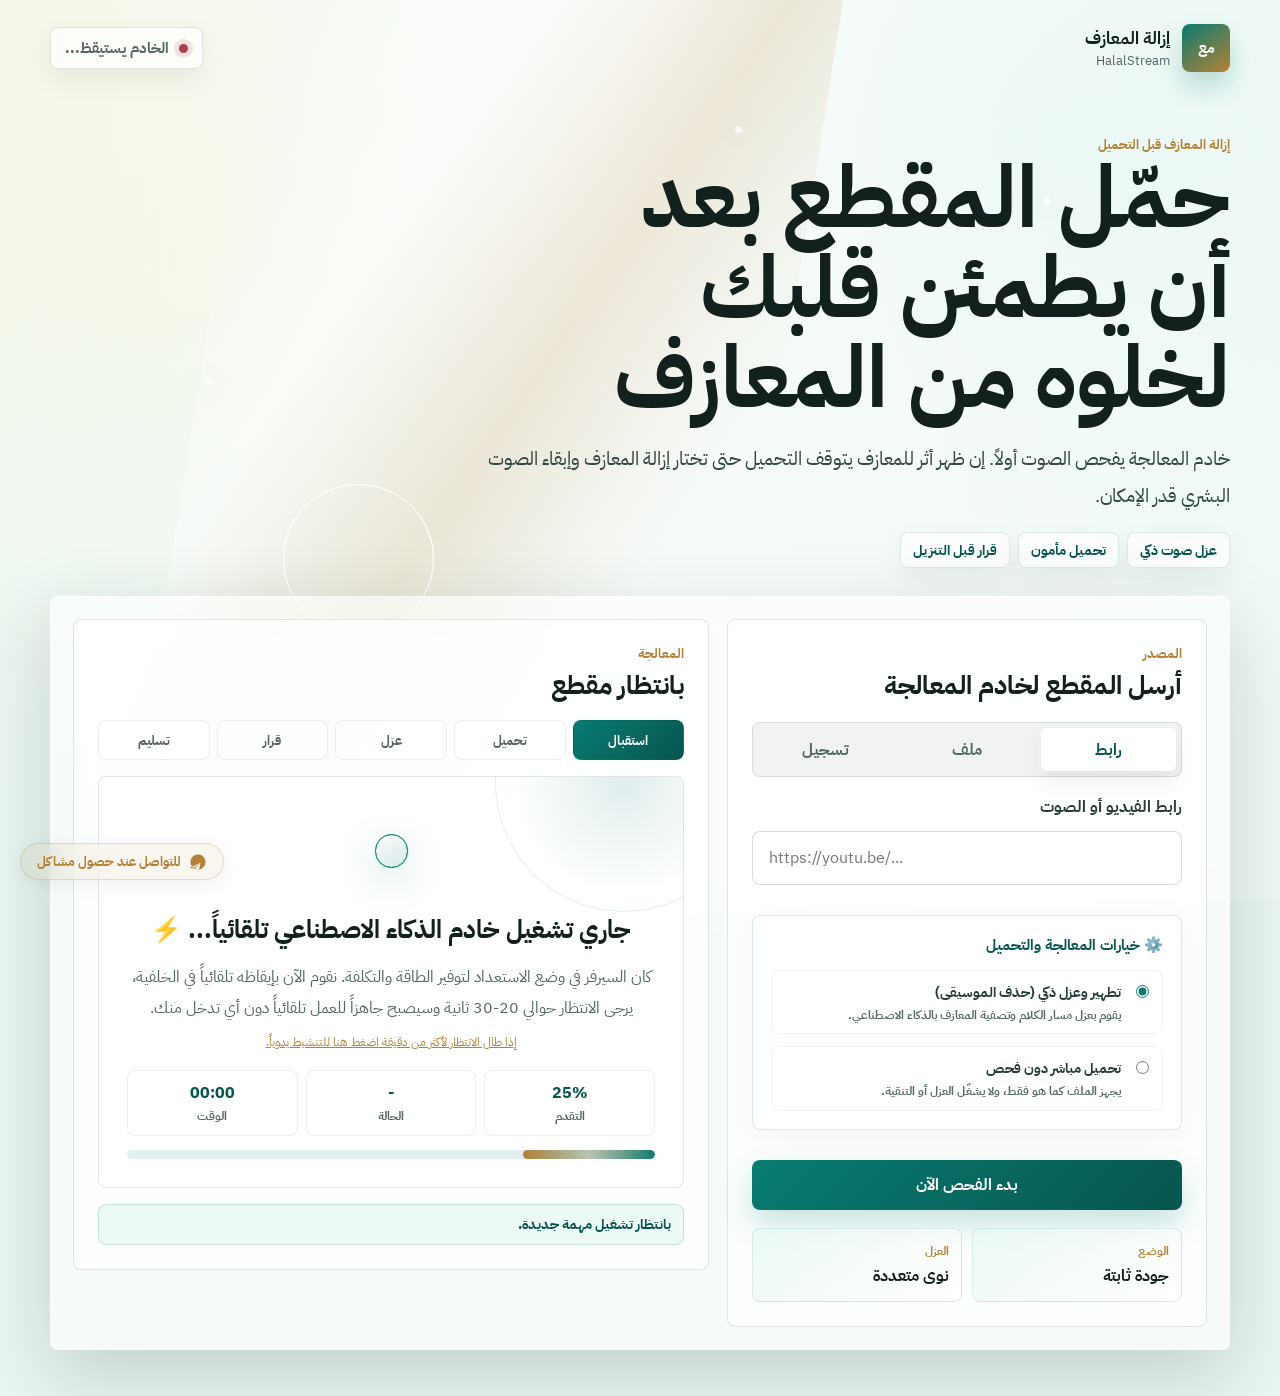
==== index.html @ 6b79bc5c "Add auto purification queue and direct downloads" ====
<!doctype html>
<html lang="ar" dir="rtl">

<head>
  <meta charset="utf-8" />
  <meta name="viewport" content="width=device-width, initial-scale=1" />
  <title>إزالة المعازف | HalalStream</title>
  <meta name="description" content="منصة لإزالة المعازف من المقاطع قبل التحميل." />
  <link rel="preconnect" href="https://fonts.googleapis.com" />
  <link rel="preconnect" href="https://fonts.gstatic.com" crossorigin />
  <link href="https://fonts.googleapis.com/css2?family=IBM+Plex+Sans+Arabic:wght@400;500;600;700;800&display=swap"
    rel="stylesheet" />
  <link rel="stylesheet" href="styles.css" />
</head>

<body>
  <div class="ambient" aria-hidden="true">
    <div class="ambient-wash"></div>
    <div class="noor-stream"></div>
    <div class="ripple-field">
      <span></span>
      <span></span>
      <span></span>
    </div>
    <div class="floating-dots">
      <span></span>
      <span></span>
      <span></span>
      <span></span>
    </div>
  </div>

  <aside class="decision-overlay" id="decision-overlay" role="alertdialog" aria-labelledby="decision-title"
    aria-describedby="decision-copy" hidden>
    <div class="decision-light" aria-hidden="true"></div>
    <p class="notice-kicker">تنبيه قبل التحميل</p>
    <h2 id="decision-title">تم رصد معازف في هذا المقطع</h2>
    <p id="decision-copy">
      أوقفنا التحميل حتى لا يصل إليك الملف وفيه ما يؤذي القلب. اضغط الزر أدناه لنزيل مسار المعازف ونبقي الصوت البشري قدر
      الإمكان.
    </p>
    <p class="hadith">
      قال رسول الله صلى الله عليه وسلم: «لَيَكُونَنَّ مِنْ أُمَّتِي أَقْوَامٌ يَسْتَحِلُّونَ الْحِرَ، وَالْحَرِيرَ،
      وَالْخَمْرَ، وَالْمَعَازِفَ» رواه البخاري.
    </p>
    <button class="danger-button" id="decision-purify-button" type="button">إزالة المعازف الآن</button>
  </aside>

  <div class="shell">
    <header class="topbar">
      <a class="brand" href="/" aria-label="إزالة المعازف">
        <span class="brand-mark">مع</span>
        <span>
          <strong>إزالة المعازف</strong>
          <small>HalalStream</small>
        </span>
      </a>
      <div class="server-pill" id="server-pill">
        <span class="server-dot"></span>
        <span id="server-text">جار فحص خادم المعالجة</span>
      </div>
    </header>

    <main>
      <section class="hero" aria-labelledby="hero-title">
        <p class="kicker">إزالة المعازف قبل التحميل</p>
        <h1 id="hero-title">حمّل المقطع بعد أن يطمئن قلبك لخلوه من المعازف</h1>
        <p class="hero-copy">
          خادم المعالجة يفحص الصوت أولاً. إن ظهر أثر للمعازف يتوقف التحميل حتى تختار إزالة المعازف وإبقاء الصوت البشري
          قدر الإمكان.
        </p>
        <div class="hero-badges" aria-label="مزايا المعالجة">
          <span>عزل صوت ذكي</span>
          <span>تحميل مأمون</span>
          <span>قرار قبل التنزيل</span>
        </div>
      </section>

      <section class="console" aria-label="لوحة معالجة المقطع">
        <div class="source-panel">
          <div class="panel-head">
            <p>المصدر</p>
            <h2>أرسل المقطع لخادم المعالجة</h2>
          </div>

          <div class="mode-tabs" role="tablist" aria-label="نوع المصدر">
            <button class="mode-tab is-selected" type="button" role="tab" aria-selected="true"
              data-mode="link">رابط</button>
            <button class="mode-tab" type="button" role="tab" aria-selected="false" data-mode="file">ملف</button>
            <button class="mode-tab" type="button" role="tab" aria-selected="false" data-mode="record">تسجيل</button>
          </div>
          <p class="hosting-note" id="hosting-note" hidden>
            على الاستضافة، روابط YouTube قد تُرفض من الخادم. للحصول على نتيجة أثبت: نزّل الملف على جهازك ثم ارفعه من
            تبويب ملف.
          </p>

          <form id="media-form" class="media-form" novalidate>
            <div class="mode-pane is-visible" data-pane="link">
              <label for="media-url">رابط الفيديو أو الصوت</label>
              <input id="media-url" type="url" inputmode="url" autocomplete="off" placeholder="https://youtu.be/..." />
            </div>

            <div class="mode-pane" data-pane="file">
              <label for="media-file">ملف من جهازك</label>
              <input class="visually-hidden" id="media-file" type="file" accept="audio/*,video/*" />
              <div class="file-picker">
                <label class="file-trigger" for="media-file">اختيار ملف</label>
                <span id="file-name">لم يتم اختيار ملف بعد</span>
              </div>
            </div>

            <div class="mode-pane" data-pane="record">
              <label>تسجيل صوت مباشر</label>
              <div class="record-line">
                <button class="secondary-button" id="record-button" type="button">بدء التسجيل</button>
                <span id="record-status">لم يبدأ التسجيل بعد</span>
              </div>
              <audio id="record-preview" controls hidden></audio>
            </div>

            <!-- خيارات المعالجة والتحميل -->
            <div class="processing-options-card">
              <div class="options-title">⚙️ خيارات المعالجة والتحميل</div>
              <div class="options-group">

                <label class="option-row">
                  <input type="radio" name="purify_mode" value="purify" checked />
                  <span class="option-label">
                    <span class="option-name">تطهير وعزل ذكي (حذف الموسيقى)</span>
                    <span class="option-desc">يقوم بعزل مسار الكلام وتصفية المعازف بالذكاء الاصطناعي.</span>
                  </span>
                </label>

                <!-- الجودة الفائقة مفعلة دائماً لضمان عزل كامل -->
                <input type="hidden" name="quality" value="high" />

                <label class="option-row">
                  <input type="radio" name="purify_mode" value="direct" />
                  <span class="option-label">
                    <span class="option-name">تحميل مباشر دون فحص</span>
                    <span class="option-desc">يجهز الملف كما هو فقط، ولا يشغّل العزل أو التنقية.</span>
                  </span>
                </label>

                <!-- تحذير التحميل المباشر -->
                <div class="warning-box" id="direct-warning-box" hidden>
                  ⚠️ <strong>تنبيه الأمان والعهد:</strong> هل أنت متأكد تماماً أن هذا المقطع خالي من أي موسيقى أو معازف؟
                  هذا الخيار لا يفحص الملف ولا ينقيه، وسيكون التحميل كما هو.
                </div>

              </div>
            </div>

            <button class="primary-button" id="submit-button" type="submit">بدء الفحص الآن</button>
            <p class="form-error" id="form-error" role="alert" hidden></p>
          </form>

          <div class="source-insights" aria-label="معلومات التشغيل">
            <div>
              <strong>الوضع</strong>
              <span id="engine-mode">جودة ثابتة</span>
            </div>
            <div>
              <strong>العزل</strong>
              <span id="engine-jobs">نوى متعددة</span>
            </div>
          </div>
        </div>

        <div class="job-panel">
          <div class="panel-head">
            <p>المعالجة</p>
            <h2 id="job-heading">بانتظار مقطع</h2>
          </div>

          <div class="stage-track" aria-label="مراحل المعالجة">
            <span class="stage-step is-active" data-step="receive">استقبال</span>
            <span class="stage-step" data-step="download">تحميل</span>
            <span class="stage-step" data-step="separate">عزل</span>
            <span class="stage-step" data-step="decision">قرار</span>
            <span class="stage-step" data-step="delivery">تسليم</span>
          </div>

          <div class="status-box" id="status-box">
            <div class="purify-orb" aria-hidden="true">
              <span></span>
              <span></span>
              <span></span>
            </div>
            <h3 id="status-title">شغّل خادم المعالجة ثم أرسل مقطعاً</h3>
            <p id="status-message">
              إذا فتحت الملف مباشرة من القرص فلن يستطيع المتصفح تنزيل المقاطع أو تشغيل المحرك. افتح التطبيق من رابط
              الخادم حتى تعمل المعالجة والتحميل.
            </p>
            <div class="status-metrics" aria-label="مؤشرات المعالجة">
              <div>
                <span id="metric-progress">0%</span>
                <small>التقدم</small>
              </div>
              <div>
                <span id="metric-signal">-</span>
                <small>الحالة</small>
              </div>
              <div>
                <span id="metric-time">00:00</span>
                <small>الوقت</small>
              </div>
            </div>
            <div class="progress-shell" aria-label="تقدم المعالجة">
              <span id="progress-bar"></span>
            </div>
          </div>

          <div class="process-log" aria-label="سجل المعالجة">
            <div class="log-row is-current">بانتظار تشغيل مهمة جديدة.</div>
          </div>

          <div class="notice clean-notice" id="clean-card" hidden>
            <p class="notice-kicker">الحمد لله</p>
            <h3 id="clean-card-title">المقطع خال من المعازف</h3>
            <p id="clean-card-message">الحمد لله، لم يظهر في الفحص مؤشر معتبر للمعازف. نسأل الله أن يبارك لك في المحتوى الطيب.</p>
            <div class="download-choice">
              <a class="choice-card" id="clean-video-download" href="#">
                <strong id="clean-video-title">تحميل المقطع</strong>
                <span id="clean-video-desc">الفيديو الأصلي بعد ثبوت سلامته</span>
              </a>
              <a class="choice-card" id="clean-audio-download" href="#">
                <strong id="clean-audio-title">تحميل الصوت فقط</strong>
                <span id="clean-audio-desc">نسخة صوتية نظيفة وخفيفة</span>
              </a>
            </div>
          </div>

          <div class="notice warning-notice" id="warning-card" hidden>
            <p class="notice-kicker">تنبيه شرعي</p>
            <h3>تم رصد معازف</h3>
            <p id="warning-ratio" style="margin: 12px 0 6px 0; font-weight: bold; color: var(--rose);" hidden></p>
            <p class="hadith">
              قال رسول الله صلى الله عليه وسلم: «لَيَكُونَنَّ مِنْ أُمَّتِي أَقْوَامٌ يَسْتَحِلُّونَ الْحِرَ،
              وَالْحَرِيرَ، وَالْخَمْرَ، وَالْمَعَازِفَ» رواه البخاري.
            </p>
            <p>
              أخي الغالي/أختي الكريمة، إن سماع المعازف يمرض القلب، وترك ما حرم الله خطوة مباركة نحو رضاه. دعنا نزيل
              المعازف ونبقي الصوت النافع قدر الإمكان.
            </p>
            <button class="danger-button" id="purify-button" type="button">إزالة المعازف من المقطع</button>
          </div>

          <div class="notice complete-notice" id="complete-card" hidden>
            <p class="notice-kicker">تم بحمد الله</p>
            <h3>الملف المنقّى جاهز</h3>
            <p id="complete-ratio" style="margin: 12px 0 6px 0; font-weight: bold; color: var(--teal);" hidden></p>
            <p>
              تم بحمد الله عزل مسار المعازف وإعداد نسخة منقّاة قدر الإمكان. هنيئاً لك الحرص على ترك ما لا يرضي الله! قال
              تعالى: {وَمَنْ يَتَّقِ اللَّهَ يَجْعَلْ لَهُ مَخْرَجًا}.
            </p>
            <div class="download-choice">
              <a class="choice-card is-featured" id="purified-video-download" href="#">
                <strong>تحميل المقطع المنقّى</strong>
                <span>فيديو كامل بالصوت المنقّى</span>
              </a>
              <a class="choice-card" id="purified-audio-download" href="#">
                <strong>تحميل الصوت المنقّى</strong>
                <span>ملف صوتي خفيف وسريع</span>
              </a>
            </div>
          </div>

          <div class="notice error-notice" id="error-card" hidden>
            <p class="notice-kicker">تحتاج مراجعة</p>
            <h3>تعذرت المعالجة</h3>
            <p id="error-message"></p>
            <div class="local-helper" id="local-helper" hidden>
              <p class="notice-kicker">حل عند رفض YouTube</p>
              <h4>نزّل المقطع محلياً ثم ارفعه هنا</h4>
              <p>
                YouTube أحياناً يثق بجهازك ومتصفحك أكثر من عنوان الخادم. المساعد الصغير ينزّل المقطع على جهازك فقط، ثم
                ترفعه هنا لإزالة المعازف.
              </p>
              <ol class="helper-steps">
                <li>نزّل السكربت المساعد وشغّله على Windows.</li>
                <li>سيحفظ الملف داخل مجلد Downloads\HalalStream.</li>
                <li>ارجع للموقع وارفع الملف من تبويب ملف.</li>
              </ol>
              <div class="helper-actions">
                <button class="primary-button" id="download-helper-script" type="button">تنزيل المساعد</button>
                <button class="secondary-button" id="upload-local-file" type="button">رفع الملف بعد التحميل</button>
              </div>
              <details class="helper-advanced">
                <summary>عرض أمر Windows للمستخدم المتقدم</summary>
                <button class="secondary-button" id="copy-helper-command" type="button">نسخ الأمر</button>
                <textarea id="helper-command" rows="4" readonly></textarea>
              </details>
            </div>
            <button class="secondary-button retry-button" id="retry-button" type="button">إعادة المحاولة من الملف
              المحفوظ</button>
          </div>
        </div>
      </section>
    </main>
  </div>

  <!-- زر التواصل والدعم الفني عبر تليجرام -->
  <a href="https://t.me/sy_hamza" target="_blank" class="support-badge" title="للتواصل والدعم الفني">
    <svg class="support-badge-icon" viewBox="0 0 24 24" width="18" height="18" fill="currentColor">
      <path
        d="M12 2C6.48 2 2 6.48 2 12s4.48 10 10 10 10-4.48 10-10S17.52 2 12 2zm4.64 6.8c-.15.45-3.2 13.08-3.35 13.6-.11.38-.28.53-.45.54-.36.03-.68-.24-1.03-.47-.55-.36-2.52-1.66-2.92-1.93-.36-.24-.62-.48.06-1.07.49-.43 4.2-3.83 4.88-4.47.23-.21.08-.34-.19-.16-.97.66-8.08 5.37-8.47 5.62-.35.23-.67.26-.98.16-.36-.12-2.14-.69-2.31-.75-.3-.1-.5-.22-.48-.4.02-.13.2-.26.54-.39 6.82-2.97 13.62-5.91 14.15-6.14.3-.12.63-.16.85-.04.2.11.23.36.1.64z" />
    </svg>
    <span>للتواصل عند حصول مشاكل</span>
  </a>

  <script src="app.js" defer></script>
</body>

</html>
---- styles.css ----
:root {
  --ink: #12201e;
  --muted: #526662;
  --soft: rgba(255, 255, 255, 0.76);
  --solid: rgba(255, 255, 255, 0.94);
  --line: rgba(18, 32, 30, 0.12);
  --teal: #087c72;
  --teal-dark: #07554f;
  --mint: #e8f8f3;
  --gold: #b68134;
  --rose: #aa414d;
  --rose-soft: #fff0f2;
  --shadow: 0 26px 80px rgba(13, 38, 35, 0.18);
  color-scheme: light;
}

* {
  box-sizing: border-box;
}

html {
  min-height: 100%;
}

body {
  min-height: 100vh;
  margin: 0;
  color: var(--ink);
  background: #eaf6f2;
  font-family: "IBM Plex Sans Arabic", "Dubai", "Segoe UI", Tahoma, Arial, sans-serif;
  overflow-x: hidden;
}

button,
input,
textarea,
select {
  font: inherit;
}

button,
a,
label {
  -webkit-tap-highlight-color: transparent;
}

.visually-hidden {
  position: absolute;
  width: 1px;
  height: 1px;
  padding: 0;
  margin: -1px;
  overflow: hidden;
  clip: rect(0 0 0 0);
  white-space: nowrap;
  border: 0;
}

.ambient {
  position: fixed;
  inset: 0;
  z-index: -2;
  overflow: hidden;
  background:
    radial-gradient(circle at 15% 30%, rgba(255, 243, 190, 0.68), transparent 28%),
    radial-gradient(circle at 82% 16%, rgba(166, 229, 219, 0.62), transparent 34%),
    linear-gradient(120deg, #f7f2df 0%, #f7fbf8 48%, #d7f0ec 100%);
}

.ambient-wash {
  position: absolute;
  inset: 0;
  background:
    linear-gradient(90deg, rgba(241, 250, 247, 0.36), rgba(248, 252, 250, 0.9) 50%, rgba(248, 252, 250, 0.64)),
    linear-gradient(180deg, rgba(255, 255, 255, 0.14), rgba(226, 244, 239, 0.84));
}

.noor-stream {
  position: absolute;
  inset: -24% auto auto 16%;
  width: min(46vw, 36rem);
  height: 130vh;
  background: linear-gradient(115deg, transparent 14%, rgba(255, 255, 255, 0.44), rgba(182, 129, 52, 0.16), transparent 74%);
  transform: rotate(9deg);
  animation: noorSweep 14s ease-in-out infinite;
}

.ripple-field {
  position: absolute;
  left: 7vw;
  bottom: 8vh;
  width: min(42vw, 34rem);
  aspect-ratio: 1;
}

.ripple-field span {
  position: absolute;
  inset: 36%;
  border: 1px solid rgba(255, 255, 255, 0.68);
  border-radius: 999px;
  animation: ripple 6s ease-out infinite;
}

.ripple-field span:nth-child(2) {
  animation-delay: 1.4s;
}

.ripple-field span:nth-child(3) {
  animation-delay: 2.8s;
}

.floating-dots {
  position: absolute;
  inset: 0;
}

.floating-dots span {
  position: absolute;
  width: 7px;
  height: 7px;
  border-radius: 999px;
  background: rgba(255, 255, 255, 0.72);
  box-shadow: 0 0 22px rgba(8, 124, 114, 0.22);
  animation: drift 9s ease-in-out infinite;
}

.floating-dots span:nth-child(1) {
  right: 18%;
  top: 22%;
}

.floating-dots span:nth-child(2) {
  right: 42%;
  top: 14%;
  animation-delay: 1.8s;
}

.floating-dots span:nth-child(3) {
  left: 16%;
  top: 42%;
  animation-delay: 3.1s;
}

.floating-dots span:nth-child(4) {
  left: 34%;
  bottom: 18%;
  animation-delay: 4.6s;
}

.shell {
  width: min(1180px, calc(100% - 32px));
  min-height: 100vh;
  margin: 0 auto;
  padding: 24px 0 46px;
}

.topbar {
  display: flex;
  align-items: center;
  justify-content: space-between;
  gap: 18px;
  margin-bottom: clamp(30px, 7vh, 82px);
}

.brand {
  display: inline-flex;
  align-items: center;
  gap: 12px;
  color: var(--ink);
  text-decoration: none;
}

.brand-mark {
  display: grid;
  width: 48px;
  height: 48px;
  place-items: center;
  border-radius: 8px;
  color: #fff;
  background: linear-gradient(145deg, var(--teal), var(--gold));
  box-shadow: 0 14px 26px rgba(8, 124, 114, 0.24);
  font-size: 0.92rem;
  font-weight: 900;
}

.brand strong,
.brand small {
  display: block;
}

.brand strong {
  font-size: 1.04rem;
  font-weight: 900;
}

.brand small {
  color: var(--muted);
  font-size: 0.82rem;
}

.server-pill {
  display: inline-flex;
  align-items: center;
  gap: 10px;
  min-height: 42px;
  padding: 0 14px;
  border: 1px solid var(--line);
  border-radius: 8px;
  color: var(--muted);
  background: rgba(255, 255, 255, 0.72);
  box-shadow: 0 10px 28px rgba(13, 38, 35, 0.07);
  backdrop-filter: blur(18px);
  font-size: 0.92rem;
  font-weight: 800;
}

.server-dot {
  width: 9px;
  height: 9px;
  border-radius: 999px;
  background: var(--gold);
  box-shadow: 0 0 0 5px rgba(182, 129, 52, 0.13);
}

.server-pill.is-ready .server-dot {
  background: var(--teal);
  box-shadow: 0 0 0 5px rgba(8, 124, 114, 0.13);
}

.server-pill.is-error .server-dot {
  background: var(--rose);
  box-shadow: 0 0 0 5px rgba(170, 65, 77, 0.14);
}

.decision-overlay {
  position: fixed;
  top: 14px;
  left: 50%;
  z-index: 30;
  width: min(760px, calc(100% - 24px));
  max-height: calc(100dvh - 28px);
  display: grid;
  gap: 12px;
  overflow: auto;
  border: 1px solid rgba(170, 65, 77, 0.24);
  border-radius: 8px;
  padding: 18px;
  color: var(--ink);
  background:
    linear-gradient(145deg, rgba(255, 240, 242, 0.96), rgba(255, 255, 255, 0.98) 58%),
    rgba(255, 255, 255, 0.96);
  box-shadow: 0 28px 90px rgba(49, 18, 23, 0.22);
  backdrop-filter: blur(24px);
  transform: translateX(-50%);
  animation: decisionDrop 320ms cubic-bezier(0.2, 0.8, 0.2, 1) both;
}

.decision-overlay[hidden] {
  display: none;
}

.decision-overlay h2 {
  margin: 0;
  font-size: clamp(1.35rem, 2.8vw, 2rem);
  line-height: 1.35;
}

.decision-overlay p {
  margin: 0;
  line-height: 1.85;
}

.decision-overlay .hadith {
  background: rgba(255, 255, 255, 0.78);
}

.decision-overlay .danger-button {
  width: 100%;
}

.decision-light {
  position: absolute;
  inset: auto auto -45px -20px;
  width: 180px;
  aspect-ratio: 1;
  border-radius: 999px;
  background: radial-gradient(circle, rgba(170, 65, 77, 0.14), transparent 68%);
  pointer-events: none;
}

body.has-decision-overlay .shell {
  padding-top: clamp(260px, 30vh, 340px);
}

.hero {
  max-width: 800px;
  margin-bottom: 28px;
}

.kicker,
.panel-head p,
.notice-kicker {
  margin: 0;
  color: var(--gold);
  font-size: 0.82rem;
  font-weight: 900;
}

h1,
h2,
h3,
p {
  margin-top: 0;
}

h1 {
  max-width: 13ch;
  margin-bottom: 16px;
  font-size: clamp(2.35rem, 7.4vw, 5.4rem);
  line-height: 1.04;
  font-weight: 900;
}

.hero-copy {
  max-width: 68ch;
  margin-bottom: 0;
  color: #314844;
  font-size: clamp(1rem, 1.8vw, 1.2rem);
  line-height: 1.95;
}

.hero-badges {
  display: flex;
  flex-wrap: wrap;
  gap: 8px;
  margin-top: 18px;
}

.hero-badges span {
  display: inline-flex;
  min-height: 36px;
  align-items: center;
  border: 1px solid rgba(8, 124, 114, 0.14);
  border-radius: 8px;
  padding: 0 12px;
  color: var(--teal-dark);
  background: rgba(255, 255, 255, 0.68);
  box-shadow: 0 10px 28px rgba(13, 38, 35, 0.06);
  font-size: 0.9rem;
  font-weight: 900;
  backdrop-filter: blur(16px);
}

.console {
  display: grid;
  grid-template-columns: minmax(0, 0.86fr) minmax(0, 1.14fr);
  gap: 18px;
  align-items: start;
  padding: clamp(14px, 2.4vw, 22px);
  border: 1px solid rgba(255, 255, 255, 0.7);
  border-radius: 8px;
  background: rgba(255, 255, 255, 0.56);
  box-shadow: var(--shadow);
  backdrop-filter: blur(26px);
  animation: reveal 420ms ease both;
}

.source-panel,
.job-panel {
  min-width: 0;
  border: 1px solid var(--line);
  border-radius: 8px;
  background: var(--soft);
}

.source-panel {
  padding: clamp(16px, 2.5vw, 24px);
}

.job-panel {
  display: grid;
  gap: 16px;
  padding: clamp(16px, 2.5vw, 24px);
}

.panel-head {
  margin-bottom: 18px;
}

.job-panel .panel-head {
  margin-bottom: 0;
}

.panel-head h2 {
  margin: 6px 0 0;
  font-size: clamp(1.25rem, 2vw, 1.65rem);
  line-height: 1.35;
  font-weight: 900;
}

.mode-tabs {
  display: grid;
  grid-template-columns: repeat(3, minmax(0, 1fr));
  gap: 6px;
  margin-bottom: 18px;
  padding: 5px;
  border: 1px solid var(--line);
  border-radius: 8px;
  background: rgba(18, 32, 30, 0.05);
}

.mode-tab {
  min-height: 43px;
  border: 0;
  border-radius: 6px;
  color: var(--muted);
  background: transparent;
  cursor: pointer;
  font-weight: 900;
  transition: 180ms ease;
}

.mode-tab.is-selected {
  color: var(--teal-dark);
  background: #fff;
  box-shadow: 0 10px 22px rgba(18, 32, 30, 0.08);
}

.hosting-note {
  margin: -6px 0 18px;
  border: 1px solid rgba(182, 129, 52, 0.22);
  border-radius: 8px;
  padding: 11px 13px;
  color: #6e4b17;
  background: rgba(255, 248, 226, 0.78);
  font-size: 0.9rem;
  font-weight: 800;
  line-height: 1.8;
}

.hosting-note[hidden] {
  display: none;
}

.media-form,
.mode-pane {
  display: grid;
  gap: 12px;
}

.mode-pane {
  display: none;
}

.mode-pane.is-visible {
  display: grid;
}

label {
  color: #263d39;
  font-weight: 900;
}

input[type="url"] {
  width: 100%;
  min-height: 54px;
  border: 1px solid rgba(18, 32, 30, 0.16);
  border-radius: 8px;
  padding: 0 16px;
  color: var(--ink);
  background: rgba(255, 255, 255, 0.9);
  direction: ltr;
  text-align: left;
  outline: 0;
  transition: border-color 180ms ease, box-shadow 180ms ease, background 180ms ease;
}

input[type="url"]:focus-visible {
  border-color: rgba(8, 124, 114, 0.72);
  box-shadow: 0 0 0 4px rgba(8, 124, 114, 0.13);
  background: #fff;
}

.file-picker {
  display: grid;
  grid-template-columns: auto minmax(0, 1fr);
  gap: 12px;
  align-items: center;
}

.file-trigger,
.secondary-button,
.primary-button,
.danger-button,
.download-button {
  min-height: 50px;
  display: inline-flex;
  align-items: center;
  justify-content: center;
  border: 0;
  border-radius: 8px;
  padding: 0 18px;
  cursor: pointer;
  text-decoration: none;
  font-weight: 900;
  transition: transform 180ms ease, box-shadow 180ms ease, background 180ms ease;
}

.file-trigger,
.secondary-button {
  color: var(--teal-dark);
  background: rgba(8, 124, 114, 0.1);
}

.primary-button,
.download-button {
  color: #fff;
  background: linear-gradient(135deg, var(--teal), var(--teal-dark));
  box-shadow: 0 14px 30px rgba(8, 124, 114, 0.22);
}

.danger-button {
  color: #fff;
  background: linear-gradient(135deg, var(--rose), #7e2d37);
  box-shadow: 0 14px 30px rgba(170, 65, 77, 0.22);
}

.file-trigger:hover,
.secondary-button:hover,
.primary-button:hover,
.danger-button:hover,
.download-button:hover {
  transform: translateY(-1px);
}

.primary-button:disabled,
.danger-button:disabled,
.secondary-button:disabled {
  cursor: wait;
  opacity: 0.68;
}

.file-picker span,
.record-line span {
  min-width: 0;
  overflow: hidden;
  color: var(--muted);
  text-overflow: ellipsis;
  white-space: nowrap;
}

.record-line {
  display: flex;
  flex-wrap: wrap;
  gap: 12px;
  align-items: center;
}

audio {
  width: 100%;
}

.form-error {
  margin: 0;
  padding: 12px 14px;
  border: 1px solid rgba(170, 65, 77, 0.24);
  border-radius: 8px;
  color: #7e2d37;
  background: var(--rose-soft);
  line-height: 1.8;
}

.source-insights {
  display: grid;
  grid-template-columns: repeat(2, minmax(0, 1fr));
  gap: 10px;
  margin-top: 18px;
}

.source-insights div {
  min-height: 74px;
  display: grid;
  align-content: center;
  gap: 4px;
  border: 1px solid rgba(8, 124, 114, 0.14);
  border-radius: 8px;
  padding: 12px;
  background: linear-gradient(145deg, rgba(232, 248, 243, 0.86), rgba(255, 255, 255, 0.72));
}

.source-insights strong {
  font-size: 0.78rem;
  color: var(--gold);
}

.source-insights span {
  color: var(--ink);
  font-weight: 900;
}

.stage-track {
  display: grid;
  grid-template-columns: repeat(5, minmax(0, 1fr));
  gap: 7px;
}

.stage-step {
  min-height: 40px;
  display: grid;
  place-items: center;
  border: 1px solid rgba(18, 32, 30, 0.08);
  border-radius: 8px;
  color: var(--muted);
  background: rgba(255, 255, 255, 0.56);
  font-size: 0.84rem;
  font-weight: 900;
  text-align: center;
  transition: 220ms ease;
}

.stage-step.is-active {
  color: #fff;
  border-color: transparent;
  background: linear-gradient(135deg, var(--teal), var(--teal-dark));
}

.stage-step.is-complete {
  color: var(--teal-dark);
  background: var(--mint);
}

.status-box,
.notice {
  border: 1px solid var(--line);
  border-radius: 8px;
  background: var(--solid);
}

.status-box {
  display: grid;
  gap: 14px;
  justify-items: center;
  min-height: 286px;
  padding: clamp(18px, 3vw, 28px);
  text-align: center;
  position: relative;
  overflow: hidden;
}

.status-box::before {
  content: "";
  position: absolute;
  inset: -30% -12% auto auto;
  width: 16rem;
  height: 16rem;
  border: 1px solid rgba(8, 124, 114, 0.12);
  border-radius: 999px;
  background: radial-gradient(circle, rgba(8, 124, 114, 0.13), transparent 62%);
  animation: softSpin 12s linear infinite;
}

.status-box > * {
  position: relative;
}

.purify-orb {
  position: relative;
  width: 92px;
  aspect-ratio: 1;
}

.purify-orb::before {
  content: "";
  position: absolute;
  inset: 30%;
  border-radius: 999px;
  background: linear-gradient(145deg, rgba(255, 255, 255, 0.95), rgba(8, 124, 114, 0.18));
  box-shadow: 0 12px 38px rgba(8, 124, 114, 0.18);
}

.purify-orb span {
  position: absolute;
  inset: 32%;
  border: 1px solid rgba(8, 124, 114, 0.55);
  border-radius: 999px;
  animation: ripple 2.9s ease-out infinite;
}

.purify-orb span:nth-child(2) {
  animation-delay: 0.58s;
}

.purify-orb span:nth-child(3) {
  animation-delay: 1.16s;
}

.status-box h3 {
  margin: 0;
  font-size: clamp(1.2rem, 2vw, 1.55rem);
  line-height: 1.5;
}

.status-box p {
  max-width: 56ch;
  margin: 0;
  color: var(--muted);
  line-height: 1.9;
}

.status-metrics {
  width: 100%;
  display: grid;
  grid-template-columns: repeat(3, minmax(0, 1fr));
  gap: 8px;
}

.status-metrics div {
  min-height: 66px;
  display: grid;
  place-items: center;
  align-content: center;
  gap: 2px;
  border: 1px solid rgba(18, 32, 30, 0.08);
  border-radius: 8px;
  background: rgba(255, 255, 255, 0.64);
}

.status-metrics span {
  color: var(--teal-dark);
  font-weight: 900;
}

.status-metrics small {
  color: var(--muted);
  font-size: 0.76rem;
  font-weight: 800;
}

.progress-shell {
  width: 100%;
  height: 9px;
  overflow: hidden;
  border-radius: 999px;
  background: rgba(8, 124, 114, 0.12);
}

.progress-shell span {
  display: block;
  width: 0%;
  height: 100%;
  border-radius: inherit;
  background: linear-gradient(90deg, var(--gold), var(--teal));
  transition: width 260ms ease;
  position: relative;
  overflow: hidden;
}

.progress-shell span::after {
  content: "";
  position: absolute;
  inset: 0;
  background: linear-gradient(90deg, transparent, rgba(255, 255, 255, 0.55), transparent);
  animation: shimmer 1.6s ease-in-out infinite;
}

.process-log {
  display: grid;
  gap: 8px;
}

.log-row {
  min-height: 38px;
  display: flex;
  align-items: center;
  border: 1px solid rgba(18, 32, 30, 0.08);
  border-radius: 8px;
  padding: 8px 12px;
  color: var(--muted);
  background: rgba(255, 255, 255, 0.62);
  font-size: 0.9rem;
  line-height: 1.6;
  animation: reveal 220ms ease both;
}

.log-row.is-current {
  color: var(--teal-dark);
  border-color: rgba(8, 124, 114, 0.18);
  background: rgba(232, 248, 243, 0.8);
  font-weight: 800;
}

.notice {
  display: grid;
  gap: 14px;
  padding: clamp(18px, 2.8vw, 26px);
  animation: reveal 280ms ease both;
}

.notice[hidden] {
  display: none;
}

.notice h3 {
  margin: 0;
  font-size: clamp(1.25rem, 2.1vw, 1.75rem);
  line-height: 1.45;
}

.notice p {
  margin: 0;
  line-height: 1.95;
}

.download-choice {
  display: grid;
  grid-template-columns: repeat(2, minmax(0, 1fr));
  gap: 10px;
}

.choice-card {
  min-height: 116px;
  display: grid;
  align-content: center;
  gap: 8px;
  border: 1px solid rgba(8, 124, 114, 0.18);
  border-radius: 8px;
  padding: 16px;
  color: var(--ink);
  background: rgba(255, 255, 255, 0.76);
  text-decoration: none;
  transition: transform 180ms ease, border-color 180ms ease, box-shadow 180ms ease, background 180ms ease;
}

.choice-card:hover {
  transform: translateY(-2px);
  border-color: rgba(8, 124, 114, 0.36);
  box-shadow: 0 16px 34px rgba(8, 124, 114, 0.14);
  background: #fff;
}

.choice-card strong {
  color: var(--teal-dark);
  font-size: 1.05rem;
}

.choice-card span {
  color: var(--muted);
  line-height: 1.65;
}

.choice-card.is-featured {
  color: #fff;
  border-color: transparent;
  background: linear-gradient(135deg, var(--teal), var(--teal-dark));
  box-shadow: 0 16px 34px rgba(8, 124, 114, 0.2);
}

.choice-card.is-featured strong,
.choice-card.is-featured span {
  color: #fff;
}

.choice-card.is-disabled {
  pointer-events: none;
  opacity: 0.52;
}

.clean-notice,
.complete-notice {
  border-color: rgba(8, 124, 114, 0.2);
  background: linear-gradient(180deg, var(--mint), rgba(255, 255, 255, 0.96));
}

.warning-notice,
.error-notice {
  border-color: rgba(170, 65, 77, 0.22);
  background: linear-gradient(180deg, var(--rose-soft), rgba(255, 255, 255, 0.96));
}

.warning-notice .notice-kicker,
.error-notice .notice-kicker {
  color: var(--rose);
}

.local-helper {
  display: grid;
  gap: 12px;
  margin-top: 2px;
  border: 1px solid rgba(8, 124, 114, 0.18);
  border-radius: 8px;
  padding: 16px;
  color: var(--ink);
  background:
    linear-gradient(135deg, rgba(232, 248, 243, 0.96), rgba(255, 255, 255, 0.92)),
    radial-gradient(circle at 14% 18%, rgba(182, 129, 52, 0.12), transparent 34%);
  box-shadow: 0 14px 34px rgba(8, 124, 114, 0.08);
  animation: reveal 240ms ease both;
}

.local-helper[hidden] {
  display: none;
}

.local-helper h4 {
  margin: 0;
  color: var(--teal-dark);
  font-size: clamp(1.05rem, 1.5vw, 1.22rem);
  line-height: 1.55;
}

.local-helper p {
  color: var(--muted);
}

.helper-steps {
  display: grid;
  gap: 8px;
  margin: 0;
  padding: 0;
  list-style: none;
  counter-reset: helper-step;
}

.helper-steps li {
  position: relative;
  min-height: 38px;
  display: flex;
  align-items: center;
  gap: 10px;
  border: 1px solid rgba(8, 124, 114, 0.12);
  border-radius: 8px;
  padding: 9px 12px;
  color: var(--teal-dark);
  background: rgba(255, 255, 255, 0.68);
  font-weight: 800;
  line-height: 1.6;
}

.helper-steps li::before {
  counter-increment: helper-step;
  content: counter(helper-step);
  flex: 0 0 28px;
  width: 28px;
  height: 28px;
  display: inline-flex;
  align-items: center;
  justify-content: center;
  border-radius: 999px;
  color: #fff;
  background: linear-gradient(135deg, var(--teal), var(--teal-dark));
  font-size: 0.86rem;
  box-shadow: 0 8px 18px rgba(8, 124, 114, 0.18);
}

.helper-actions {
  display: grid;
  grid-template-columns: repeat(2, minmax(0, 1fr));
  gap: 10px;
}

.helper-advanced {
  border: 1px solid rgba(18, 32, 30, 0.1);
  border-radius: 8px;
  padding: 10px;
  background: rgba(255, 255, 255, 0.58);
}

.helper-advanced summary {
  cursor: pointer;
  color: var(--muted);
  font-weight: 800;
  line-height: 1.7;
}

.helper-advanced .secondary-button {
  width: 100%;
  margin: 10px 0;
}

.local-helper textarea {
  width: 100%;
  min-height: 120px;
  resize: vertical;
  border: 1px solid rgba(18, 32, 30, 0.12);
  border-radius: 8px;
  padding: 12px;
  color: #1f2d2b;
  background: rgba(255, 255, 255, 0.86);
  direction: ltr;
  text-align: left;
  line-height: 1.55;
  outline: 0;
  box-shadow: inset 0 1px 0 rgba(255, 255, 255, 0.8);
}

.local-helper textarea:focus-visible {
  border-color: rgba(8, 124, 114, 0.5);
  box-shadow: 0 0 0 4px rgba(8, 124, 114, 0.11);
}

.hadith {
  padding: 14px 16px;
  border-right: 4px solid var(--rose);
  border-radius: 8px;
  color: #592a31;
  background: rgba(255, 255, 255, 0.7);
  font-weight: 800;
}

@keyframes noorSweep {
  0%,
  100% {
    opacity: 0.28;
    transform: translateX(-7%) rotate(9deg);
  }
  50% {
    opacity: 0.76;
    transform: translateX(8%) rotate(9deg);
  }
}

@keyframes drift {
  0%,
  100% {
    opacity: 0.3;
    transform: translate3d(0, 0, 0) scale(0.9);
  }
  50% {
    opacity: 0.9;
    transform: translate3d(10px, -18px, 0) scale(1.15);
  }
}

@keyframes ripple {
  0% {
    opacity: 0.86;
    transform: scale(0.48);
  }
  100% {
    opacity: 0;
    transform: scale(2.45);
  }
}

@keyframes softSpin {
  to {
    transform: rotate(360deg);
  }
}

@keyframes shimmer {
  from {
    transform: translateX(-100%);
  }
  to {
    transform: translateX(100%);
  }
}

@keyframes reveal {
  from {
    opacity: 0;
    transform: translateY(8px);
  }
  to {
    opacity: 1;
    transform: translateY(0);
  }
}

@keyframes decisionDrop {
  from {
    opacity: 0;
    transform: translate(-50%, -18px) scale(0.98);
  }
  to {
    opacity: 1;
    transform: translate(-50%, 0) scale(1);
  }
}

@media (max-width: 900px) {
  .shell {
    width: min(100% - 22px, 720px);
    padding-top: 16px;
  }

  body.has-decision-overlay .shell {
    padding-top: 330px;
  }

  .topbar {
    align-items: flex-start;
    margin-bottom: 34px;
  }

  .server-pill {
    max-width: 52%;
  }

  .console {
    grid-template-columns: 1fr;
  }

  .stage-track {
    grid-template-columns: repeat(3, minmax(0, 1fr));
  }
}

@media (max-width: 560px) {
  .decision-overlay {
    top: 8px;
    width: calc(100% - 14px);
    padding: 14px;
  }

  .decision-overlay .hadith {
    padding: 12px;
    font-size: 0.92rem;
  }

  body.has-decision-overlay .shell {
    padding-top: min(430px, 72vh);
  }

  .shell {
    width: min(100% - 14px, 440px);
  }

  .topbar {
    display: grid;
  }

  .server-pill {
    max-width: none;
    width: 100%;
  }

  .brand-mark {
    width: 42px;
    height: 42px;
  }

  h1 {
    max-width: 12ch;
    font-size: clamp(2rem, 12vw, 3.1rem);
  }

  .console,
  .source-panel,
  .job-panel {
    padding: 12px;
  }

  .mode-tabs,
  .stage-track,
  .file-picker,
  .source-insights,
  .download-choice,
  .helper-actions,
  .status-metrics {
    grid-template-columns: 1fr;
  }

  .record-line {
    display: grid;
  }

  .file-trigger,
  .secondary-button,
  .primary-button,
  .danger-button,
  .download-button {
    width: 100%;
  }
}

@media (prefers-reduced-motion: reduce) {
  *,
  *::before,
  *::after {
    scroll-behavior: auto !important;
    animation-duration: 0.01ms !important;
    animation-iteration-count: 1 !important;
    transition-duration: 0.01ms !important;
  }
}

/* Processing Options Card */
.processing-options-card {
  margin-top: 18px;
  margin-bottom: 18px;
  padding: 18px;
  border: 1px solid rgba(8, 124, 114, 0.16);
  border-radius: 8px;
  background: rgba(255, 255, 255, 0.75);
  box-shadow: 0 8px 32px rgba(13, 38, 35, 0.04);
  backdrop-filter: blur(12px);
  text-align: right;
}

.options-title {
  font-size: 0.95rem;
  font-weight: 800;
  color: var(--teal-dark);
  margin-bottom: 14px;
  display: flex;
  align-items: center;
  gap: 8px;
}

.options-group {
  display: flex;
  flex-direction: column;
  gap: 12px;
}

.option-row {
  display: flex;
  align-items: flex-start;
  gap: 10px;
  cursor: pointer;
  padding: 10px;
  border-radius: 8px;
  background: rgba(255, 255, 255, 0.4);
  border: 1px solid rgba(18, 32, 30, 0.06);
  transition: all 180ms ease;
}

.option-row:hover {
  background: rgba(8, 124, 114, 0.06);
  border-color: rgba(8, 124, 114, 0.2);
}

.option-row input[type="radio"] {
  accent-color: var(--teal);
  margin-top: 4px;
  cursor: pointer;
}

.option-label {
  display: flex;
  flex-direction: column;
  align-items: flex-start;
  text-align: right;
}

.option-name {
  font-size: 0.9rem;
  font-weight: 700;
  color: #263d39;
}

.option-desc {
  font-size: 0.78rem;
  color: #556c67;
  margin-top: 3px;
  line-height: 1.4;
}

.sub-options {
  margin-right: 26px;
  margin-top: 2px;
  padding-right: 12px;
  border-right: 2px solid rgba(8, 124, 114, 0.25);
  display: flex;
  flex-direction: column;
  gap: 8px;
}

.warning-box {
  margin-top: 4px;
  padding: 12px;
  background: rgba(230, 81, 0, 0.06);
  border-right: 3px solid #ff9800;
  border-radius: 6px;
  font-size: 0.8rem;
  color: #c63f00;
  line-height: 1.55;
  text-align: right;
}

/* Telegram Floating Support Badge */
.support-badge {
  position: fixed;
  bottom: 20px;
  left: 20px;
  display: flex;
  align-items: center;
  gap: 8px;
  background: rgba(182, 129, 52, 0.08);
  backdrop-filter: blur(12px);
  -webkit-backdrop-filter: blur(12px);
  border: 1px solid rgba(182, 129, 52, 0.25);
  color: #b68134;
  padding: 8px 16px;
  border-radius: 50px;
  font-size: 0.8rem;
  font-weight: bold;
  text-decoration: none;
  box-shadow: 0 4px 20px rgba(0, 0, 0, 0.06);
  z-index: 9999;
  transition: all 0.25s cubic-bezier(0.4, 0, 0.2, 1);
  direction: rtl;
}

.support-badge:hover {
  transform: translateY(-3px) scale(1.03);
  background: rgba(182, 129, 52, 0.15);
  border-color: rgba(182, 129, 52, 0.4);
  box-shadow: 0 8px 24px rgba(182, 129, 52, 0.12);
}

.support-badge-icon {
  width: 18px;
  height: 18px;
  color: #b68134;
  transition: transform 0.25s ease;
}

.support-badge:hover .support-badge-icon {
  transform: rotate(-10deg) scale(1.1);
}

/* Hide Support Badge on narrow mobile screens if it covers content */
@media (max-width: 480px) {
  .support-badge {
    padding: 8px 12px;
    font-size: 0.74rem;
    bottom: 12px;
    left: 12px;
  }
}

@keyframes pulseGlow {
  0%, 100% {
    box-shadow: 0 0 0 0 rgba(255, 152, 0, 0.4);
  }
  50% {
    box-shadow: 0 0 0 8px rgba(255, 152, 0, 0);
  }
}
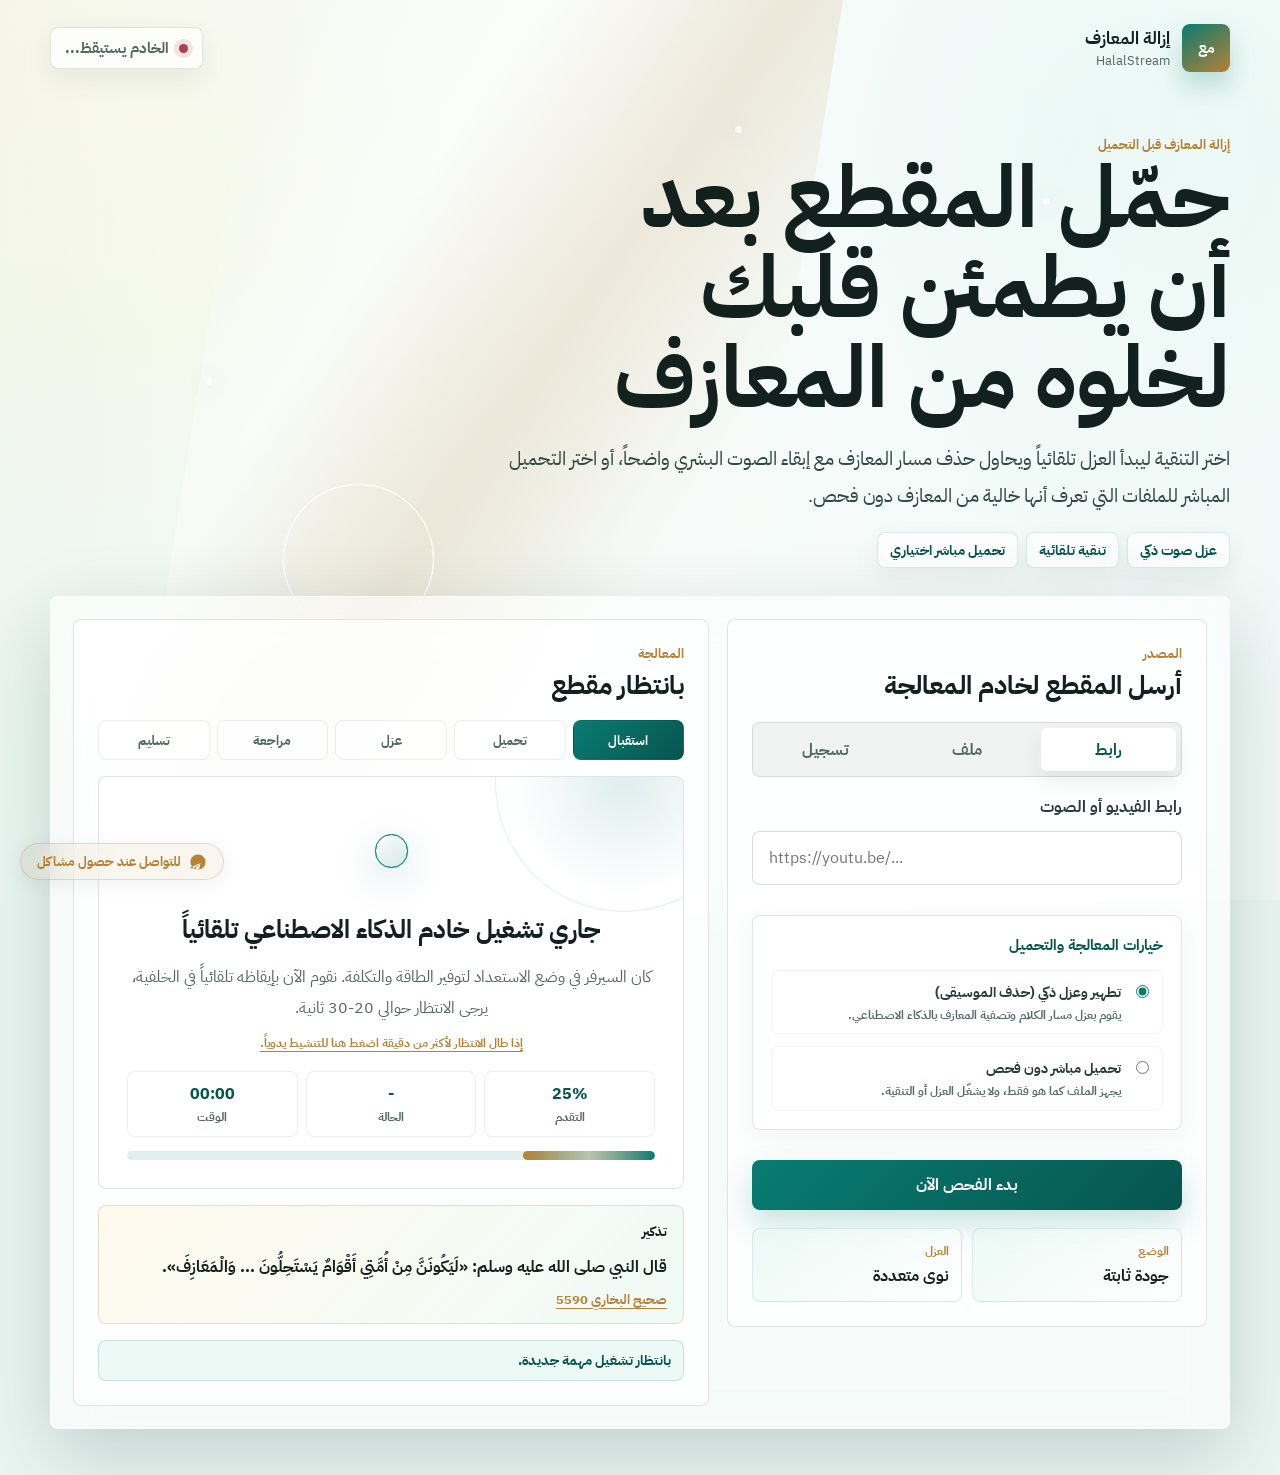
==== commit b0dc1c68: "Harden publish UI and safety checks" ====
--- a/index.html
+++ b/index.html
@@ -10,7 +10,7 @@
   <link rel="preconnect" href="https://fonts.gstatic.com" crossorigin />
   <link href="https://fonts.googleapis.com/css2?family=IBM+Plex+Sans+Arabic:wght@400;500;600;700;800&display=swap"
     rel="stylesheet" />
-  <link rel="stylesheet" href="styles.css" />
+  <link rel="stylesheet" href="styles.css?v=safety-ui-v1" />
 </head>
 
 <body>
@@ -36,12 +36,11 @@
     <p class="notice-kicker">تنبيه قبل التحميل</p>
     <h2 id="decision-title">تم رصد معازف في هذا المقطع</h2>
     <p id="decision-copy">
-      أوقفنا التحميل حتى لا يصل إليك الملف وفيه ما يؤذي القلب. اضغط الزر أدناه لنزيل مسار المعازف ونبقي الصوت البشري قدر
-      الإمكان.
+      نوقف تسليم الملف الأصلي عند ظهور أثر للمعازف، ثم نجهز نسخة منقّاة تحافظ على الصوت البشري قدر الإمكان.
     </p>
     <p class="hadith">
       قال رسول الله صلى الله عليه وسلم: «لَيَكُونَنَّ مِنْ أُمَّتِي أَقْوَامٌ يَسْتَحِلُّونَ الْحِرَ، وَالْحَرِيرَ،
-      وَالْخَمْرَ، وَالْمَعَازِفَ» رواه البخاري.
+      وَالْخَمْرَ، وَالْمَعَازِفَ» صحيح البخاري 5590.
     </p>
     <button class="danger-button" id="decision-purify-button" type="button">إزالة المعازف الآن</button>
   </aside>
@@ -66,13 +65,13 @@
         <p class="kicker">إزالة المعازف قبل التحميل</p>
         <h1 id="hero-title">حمّل المقطع بعد أن يطمئن قلبك لخلوه من المعازف</h1>
         <p class="hero-copy">
-          خادم المعالجة يفحص الصوت أولاً. إن ظهر أثر للمعازف يتوقف التحميل حتى تختار إزالة المعازف وإبقاء الصوت البشري
-          قدر الإمكان.
+          اختر التنقية ليبدأ العزل تلقائياً ويحاول حذف مسار المعازف مع إبقاء الصوت البشري واضحاً، أو اختر التحميل
+          المباشر للملفات التي تعرف أنها خالية من المعازف دون فحص.
         </p>
         <div class="hero-badges" aria-label="مزايا المعالجة">
           <span>عزل صوت ذكي</span>
-          <span>تحميل مأمون</span>
-          <span>قرار قبل التنزيل</span>
+          <span>تنقية تلقائية</span>
+          <span>تحميل مباشر اختياري</span>
         </div>
       </section>
 
@@ -120,7 +119,7 @@
 
             <!-- خيارات المعالجة والتحميل -->
             <div class="processing-options-card">
-              <div class="options-title">⚙️ خيارات المعالجة والتحميل</div>
+              <div class="options-title">خيارات المعالجة والتحميل</div>
               <div class="options-group">
 
                 <label class="option-row">
@@ -144,7 +143,7 @@
 
                 <!-- تحذير التحميل المباشر -->
                 <div class="warning-box" id="direct-warning-box" hidden>
-                  ⚠️ <strong>تنبيه الأمان والعهد:</strong> هل أنت متأكد تماماً أن هذا المقطع خالي من أي موسيقى أو معازف؟
+                  <strong>تنبيه الأمان والعهد:</strong> هل أنت متأكد تماماً أن هذا المقطع خال من أي موسيقى أو معازف؟
                   هذا الخيار لا يفحص الملف ولا ينقيه، وسيكون التحميل كما هو.
                 </div>
 
@@ -177,7 +176,7 @@
             <span class="stage-step is-active" data-step="receive">استقبال</span>
             <span class="stage-step" data-step="download">تحميل</span>
             <span class="stage-step" data-step="separate">عزل</span>
-            <span class="stage-step" data-step="decision">قرار</span>
+            <span class="stage-step" data-step="decision">مراجعة</span>
             <span class="stage-step" data-step="delivery">تسليم</span>
           </div>
 
@@ -210,6 +209,17 @@
               <span id="progress-bar"></span>
             </div>
           </div>
+
+          <aside class="hadith-reminder" aria-label="تذكير شرعي">
+            <p class="notice-kicker">تذكير</p>
+            <p>
+              قال النبي صلى الله عليه وسلم:
+              «لَيَكُونَنَّ مِنْ أُمَّتِي أَقْوَامٌ يَسْتَحِلُّونَ ... وَالْمَعَازِفَ».
+            </p>
+            <a class="hadith-source" href="https://sunnah.com/bukhari:5590" target="_blank" rel="noopener">
+              صحيح البخاري 5590
+            </a>
+          </aside>
 
           <div class="process-log" aria-label="سجل المعالجة">
             <div class="log-row is-current">بانتظار تشغيل مهمة جديدة.</div>
@@ -237,7 +247,8 @@
             <p id="warning-ratio" style="margin: 12px 0 6px 0; font-weight: bold; color: var(--rose);" hidden></p>
             <p class="hadith">
               قال رسول الله صلى الله عليه وسلم: «لَيَكُونَنَّ مِنْ أُمَّتِي أَقْوَامٌ يَسْتَحِلُّونَ الْحِرَ،
-              وَالْحَرِيرَ، وَالْخَمْرَ، وَالْمَعَازِفَ» رواه البخاري.
+              وَالْحَرِيرَ، وَالْخَمْرَ، وَالْمَعَازِفَ»
+              <a href="https://sunnah.com/bukhari:5590" target="_blank" rel="noopener">صحيح البخاري 5590</a>.
             </p>
             <p>
               أخي الغالي/أختي الكريمة، إن سماع المعازف يمرض القلب، وترك ما حرم الله خطوة مباركة نحو رضاه. دعنا نزيل
@@ -309,7 +320,7 @@
     <span>للتواصل عند حصول مشاكل</span>
   </a>
 
-  <script src="app.js" defer></script>
+  <script src="app.js?v=safety-ui-v1" defer></script>
 </body>
 
 </html>
--- a/styles.css
+++ b/styles.css
@@ -707,6 +707,16 @@
   line-height: 1.9;
 }
 
+.status-link {
+  display: inline-block;
+  margin-top: 8px;
+  color: var(--gold);
+  font-size: 0.78rem;
+  font-weight: 900;
+  text-decoration: underline;
+  text-underline-offset: 4px;
+}
+
 .status-metrics {
   width: 100%;
   display: grid;
@@ -787,6 +797,32 @@
   border-color: rgba(8, 124, 114, 0.18);
   background: rgba(232, 248, 243, 0.8);
   font-weight: 800;
+}
+
+.hadith-reminder {
+  display: grid;
+  gap: 8px;
+  border: 1px solid rgba(182, 129, 52, 0.24);
+  border-radius: 8px;
+  padding: 14px 16px;
+  background: linear-gradient(135deg, rgba(255, 249, 235, 0.86), rgba(232, 248, 243, 0.64));
+}
+
+.hadith-reminder p {
+  margin: 0;
+  color: var(--ink);
+  line-height: 1.85;
+  font-weight: 800;
+}
+
+.hadith-source,
+.notice .hadith a {
+  width: fit-content;
+  color: var(--gold);
+  font-size: 0.8rem;
+  font-weight: 900;
+  text-decoration: underline;
+  text-underline-offset: 4px;
 }
 
 .notice {
@@ -1340,4 +1376,3 @@
     box-shadow: 0 0 0 8px rgba(255, 152, 0, 0);
   }
 }
-
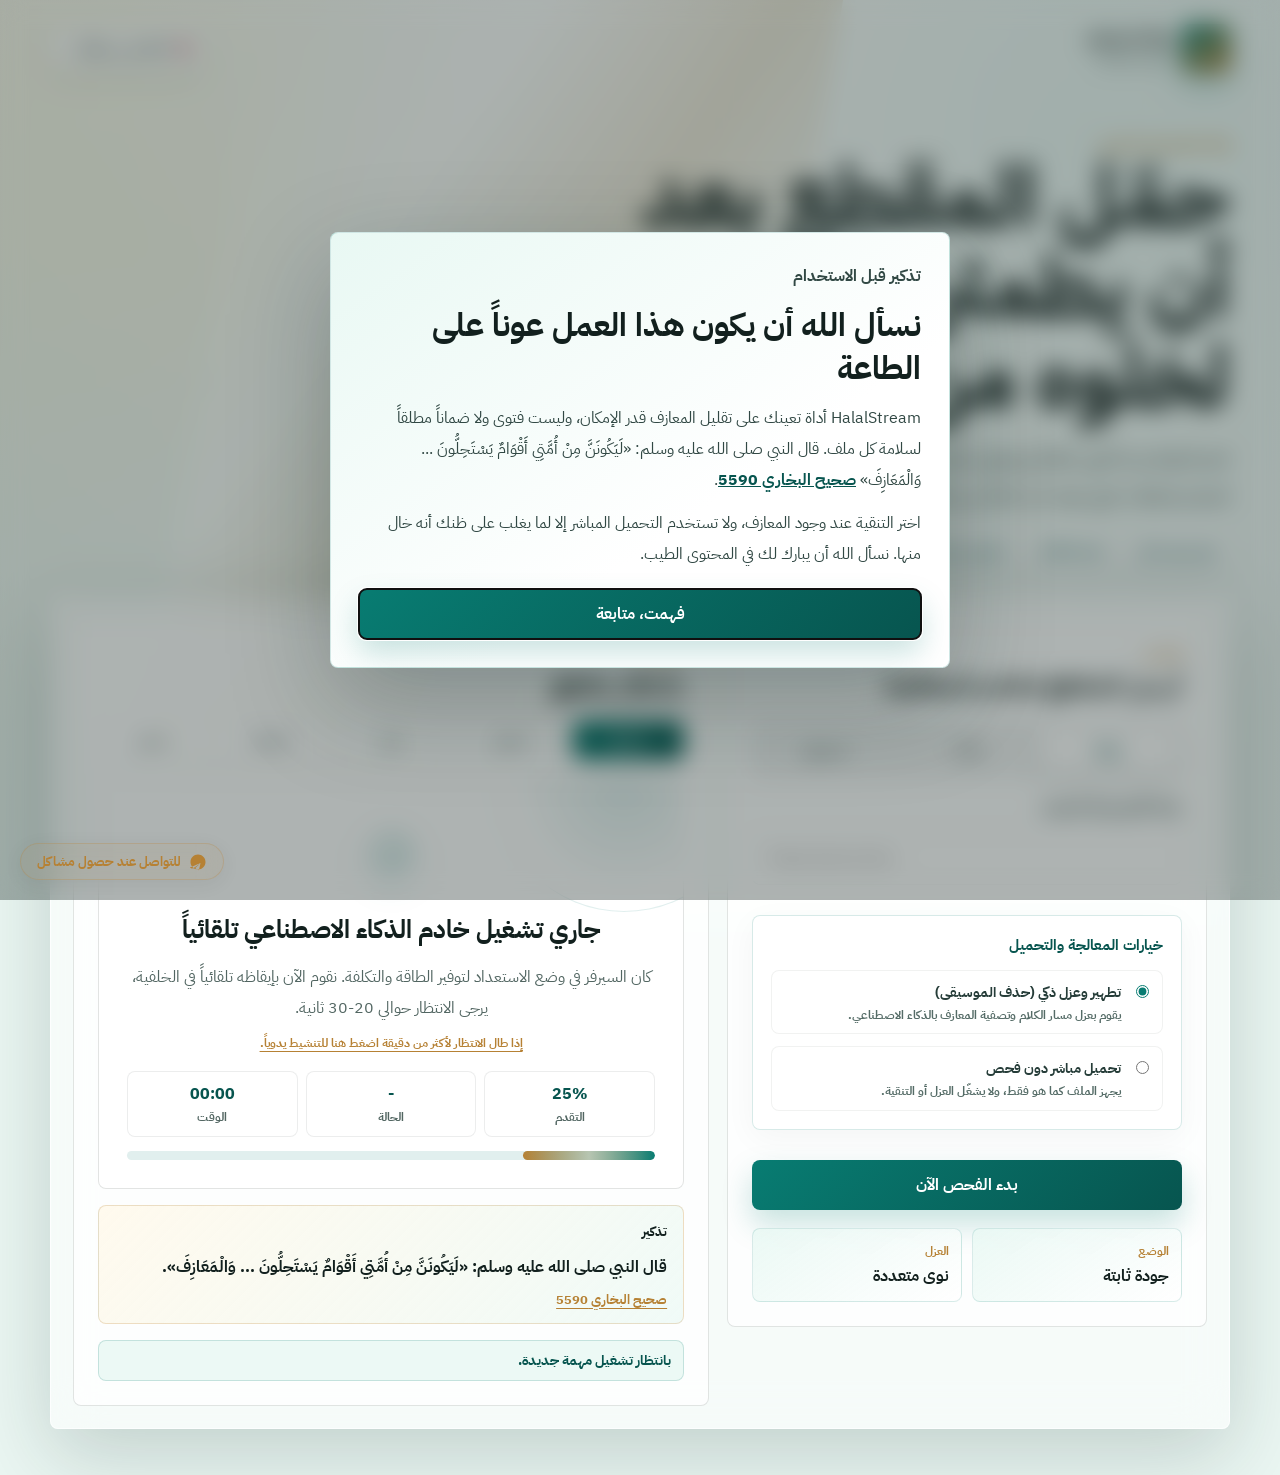
==== commit 935ff64f: "Add first-visit faith reminder" ====
--- a/index.html
+++ b/index.html
@@ -10,7 +10,7 @@
   <link rel="preconnect" href="https://fonts.gstatic.com" crossorigin />
   <link href="https://fonts.googleapis.com/css2?family=IBM+Plex+Sans+Arabic:wght@400;500;600;700;800&display=swap"
     rel="stylesheet" />
-  <link rel="stylesheet" href="styles.css?v=safety-ui-v1" />
+  <link rel="stylesheet" href="styles.css?v=safety-ui-v2" />
 </head>
 
 <body>
@@ -29,6 +29,24 @@
       <span></span>
     </div>
   </div>
+
+  <aside class="welcome-notice" id="welcome-notice" role="dialog" aria-modal="true" aria-labelledby="welcome-title"
+    aria-describedby="welcome-copy" hidden>
+    <div class="welcome-notice-panel">
+      <p class="notice-kicker">تذكير قبل الاستخدام</p>
+      <h2 id="welcome-title">نسأل الله أن يكون هذا العمل عوناً على الطاعة</h2>
+      <p id="welcome-copy">
+        HalalStream أداة تعينك على تقليل المعازف قدر الإمكان، وليست فتوى ولا ضماناً مطلقاً لسلامة كل ملف. قال النبي
+        صلى الله عليه وسلم: «لَيَكُونَنَّ مِنْ أُمَّتِي أَقْوَامٌ يَسْتَحِلُّونَ ... وَالْمَعَازِفَ»
+        <a href="https://sunnah.com/bukhari:5590" target="_blank" rel="noopener">صحيح البخاري 5590</a>.
+      </p>
+      <p>
+        اختر التنقية عند وجود المعازف، ولا تستخدم التحميل المباشر إلا لما يغلب على ظنك أنه خال منها. نسأل الله أن
+        يبارك لك في المحتوى الطيب.
+      </p>
+      <button class="primary-button" id="welcome-close-button" type="button">فهمت، متابعة</button>
+    </div>
+  </aside>
 
   <aside class="decision-overlay" id="decision-overlay" role="alertdialog" aria-labelledby="decision-title"
     aria-describedby="decision-copy" hidden>
@@ -320,7 +338,7 @@
     <span>للتواصل عند حصول مشاكل</span>
   </a>
 
-  <script src="app.js?v=safety-ui-v1" defer></script>
+  <script src="app.js?v=safety-ui-v2" defer></script>
 </body>
 
 </html>
--- a/styles.css
+++ b/styles.css
@@ -232,6 +232,64 @@
   box-shadow: 0 0 0 5px rgba(170, 65, 77, 0.14);
 }
 
+.welcome-notice {
+  position: fixed;
+  inset: 0;
+  z-index: 60;
+  display: grid;
+  place-items: center;
+  padding: 18px;
+  background: rgba(18, 32, 30, 0.34);
+  backdrop-filter: blur(12px);
+}
+
+.welcome-notice[hidden] {
+  display: none;
+}
+
+.welcome-notice-panel {
+  width: min(620px, 100%);
+  max-height: calc(100dvh - 36px);
+  overflow: auto;
+  border: 1px solid rgba(8, 124, 114, 0.18);
+  border-radius: 8px;
+  padding: clamp(18px, 4vw, 28px);
+  color: var(--ink);
+  background:
+    linear-gradient(145deg, rgba(232, 248, 243, 0.98), rgba(255, 255, 255, 0.98) 62%),
+    #fff;
+  box-shadow: 0 34px 100px rgba(13, 38, 35, 0.28);
+  animation: welcomeRise 260ms ease both;
+}
+
+.welcome-notice h2 {
+  margin: 8px 0 12px;
+  font-size: clamp(1.35rem, 4.8vw, 2rem);
+  line-height: 1.35;
+  font-weight: 900;
+}
+
+.welcome-notice p {
+  margin-bottom: 12px;
+  color: #314844;
+  font-size: 1rem;
+  line-height: 1.95;
+}
+
+.welcome-notice a {
+  color: var(--teal-dark);
+  font-weight: 900;
+}
+
+.welcome-notice .primary-button {
+  width: 100%;
+  margin-top: 6px;
+}
+
+body.has-welcome-notice {
+  overflow: hidden;
+}
+
 .decision-overlay {
   position: fixed;
   top: 14px;
@@ -1101,6 +1159,17 @@
   to {
     opacity: 1;
     transform: translateY(0);
+  }
+}
+
+@keyframes welcomeRise {
+  from {
+    opacity: 0;
+    transform: translateY(12px) scale(0.98);
+  }
+  to {
+    opacity: 1;
+    transform: translateY(0) scale(1);
   }
 }
 
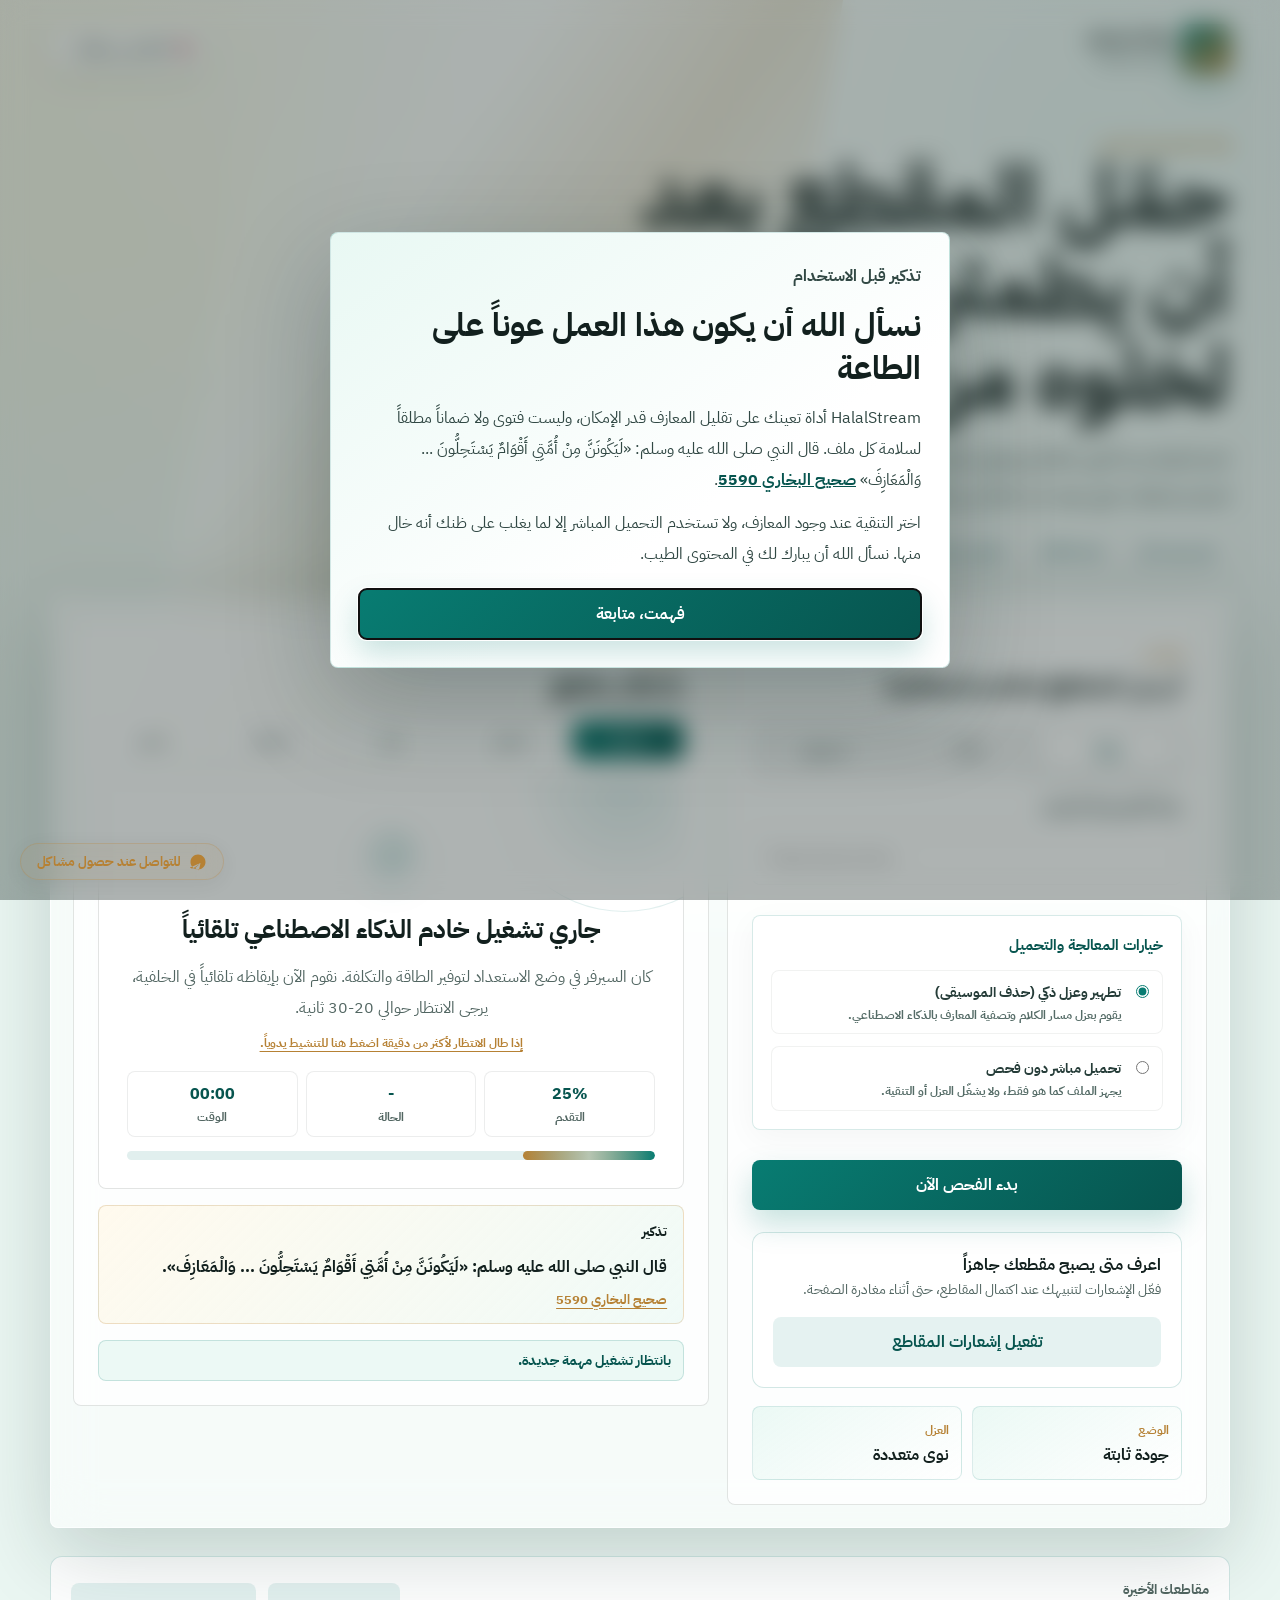
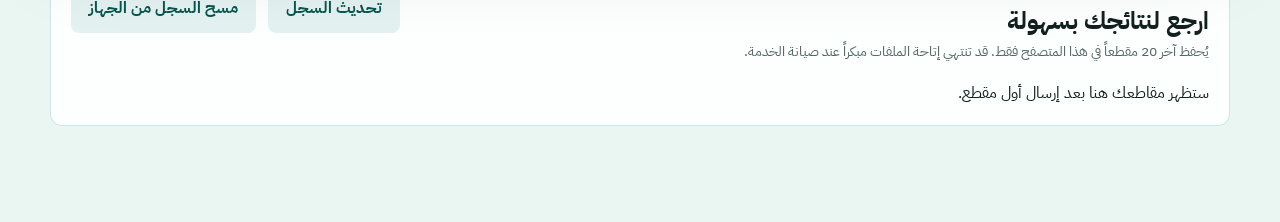
==== commit 434a4cac: "Update meta tags and notification settings in index.html" ====
--- a/index.html
+++ b/index.html
@@ -6,11 +6,14 @@
   <meta name="viewport" content="width=device-width, initial-scale=1" />
   <title>إزالة المعازف | HalalStream</title>
   <meta name="description" content="منصة لإزالة المعازف من المقاطع قبل التحميل." />
+  <meta name="theme-color" content="#087c72" />
+  <link rel="manifest" href="manifest.webmanifest" />
+  <link rel="apple-touch-icon" href="assets/purification-water.png" />
   <link rel="preconnect" href="https://fonts.googleapis.com" />
   <link rel="preconnect" href="https://fonts.gstatic.com" crossorigin />
   <link href="https://fonts.googleapis.com/css2?family=IBM+Plex+Sans+Arabic:wght@400;500;600;700;800&display=swap"
     rel="stylesheet" />
-  <link rel="stylesheet" href="styles.css?v=safety-ui-v2" />
+  <link rel="stylesheet" href="styles.css?v=history-push-v4" />
 </head>
 
 <body>
@@ -172,6 +175,13 @@
             <p class="form-error" id="form-error" role="alert" hidden></p>
           </form>
 
+          <div class="notification-settings" aria-label="إشعارات المقاطع">
+            <strong>اعرف متى يصبح مقطعك جاهزاً</strong>
+            <p id="notification-status" role="status">فعّل الإشعارات لتنبيهك عند اكتمال المقاطع، حتى أثناء مغادرة الصفحة.</p>
+            <button class="secondary-button" id="notification-toggle" type="button">تفعيل إشعارات المقاطع</button>
+            <p id="notification-ios-help" hidden>على آيفون: افتح الموقع في سفاري، ثم اضغط مشاركة ← إضافة إلى الشاشة الرئيسية. افتحه من الأيقونة الجديدة وفعّل الإشعارات.</p>
+          </div>
+
           <div class="source-insights" aria-label="معلومات التشغيل">
             <div>
               <strong>الوضع</strong>
@@ -189,6 +199,7 @@
             <p>المعالجة</p>
             <h2 id="job-heading">بانتظار مقطع</h2>
           </div>
+          <p class="result-expiry" id="result-expiry" hidden></p>
 
           <div class="stage-track" aria-label="مراحل المعالجة">
             <span class="stage-step is-active" data-step="receive">استقبال</span>
@@ -264,10 +275,9 @@
             <h3>تم رصد معازف</h3>
             <p id="warning-ratio" style="margin: 12px 0 6px 0; font-weight: bold; color: var(--rose);" hidden></p>
             <p class="hadith">
-              قال رسول الله صلى الله عليه وسلم: «لَيَكُونَنَّ مِنْ أُمَّتِي أَقْوَامٌ يَسْتَحِلُّونَ الْحِرَ،
-              وَالْحَرِيرَ، وَالْخَمْرَ، وَالْمَعَازِفَ»
-              <a href="https://sunnah.com/bukhari:5590" target="_blank" rel="noopener">صحيح البخاري 5590</a>.
-            </p>
+      قال رسول الله صلى الله عليه وسلم: «لَيَكُونَنَّ مِنْ أُمَّتِي أَقْوَامٌ يَسْتَحِلُّونَ الْحِرَ، وَالْحَرِيرَ،
+      وَالْخَمْرَ، وَالْمَعَازِفَ» صحيح البخاري 5590.
+    </p>
             <p>
               أخي الغالي/أختي الكريمة، إن سماع المعازف يمرض القلب، وترك ما حرم الله خطوة مباركة نحو رضاه. دعنا نزيل
               المعازف ونبقي الصوت النافع قدر الإمكان.
@@ -326,6 +336,17 @@
           </div>
         </div>
       </section>
+      <section class="history-panel" aria-labelledby="history-heading">
+        <div class="history-header">
+          <div><p class="kicker">مقاطعك الأخيرة</p><h2 id="history-heading">ارجع لنتائجك بسهولة</h2></div>
+          <div class="history-actions">
+            <button class="secondary-button" id="history-refresh" type="button">تحديث السجل</button>
+            <button class="secondary-button" id="history-clear" type="button">مسح السجل من الجهاز</button>
+          </div>
+        </div>
+        <p id="history-status" role="status">يُحفظ آخر 20 مقطعاً في هذا المتصفح فقط. قد تنتهي إتاحة الملفات مبكراً عند صيانة الخدمة.</p>
+        <ul class="history-list" id="history-list"></ul>
+      </section>
     </main>
   </div>
 
@@ -338,7 +359,7 @@
     <span>للتواصل عند حصول مشاكل</span>
   </a>
 
-  <script src="app.js?v=safety-ui-v2" defer></script>
+  <script src="app.js?v=history-push-v4" defer></script>
 </body>
 
 </html>
--- a/styles.css
+++ b/styles.css
@@ -1445,3 +1445,28 @@
     box-shadow: 0 0 0 8px rgba(255, 152, 0, 0);
   }
 }
+
+.notification-settings, .history-panel {
+  border: 1px solid rgba(8, 124, 114, .18);
+  border-radius: 12px;
+  padding: 20px;
+  background: rgba(255, 255, 255, .88);
+}
+.notification-settings { margin-top: 22px; }
+.notification-settings p, .history-panel p, .result-expiry { color: #526662; line-height: 1.8; font-size: .9rem; }
+.notification-settings button { width: 100%; }
+.history-panel { margin: 28px 0 50px; }
+.history-header, .history-actions { display: flex; align-items: center; justify-content: space-between; gap: 12px; flex-wrap: wrap; }
+.history-header h2 { margin: 0; }
+.history-list { list-style: none; padding: 0; margin: 16px 0 0; display: grid; gap: 10px; }
+.history-item { display: flex; align-items: center; justify-content: space-between; gap: 16px; padding: 14px; border: 1px solid rgba(8, 124, 114, .13); border-radius: 8px; }
+.history-item div { min-width: 0; }
+.history-item strong { display: block; overflow-wrap: anywhere; }
+.history-item small { display: block; color: #526662; line-height: 1.8; }
+.history-item button { flex-shrink: 0; }
+.history-item.is-expired { opacity: .7; }
+.result-expiry { padding: 10px 14px; background: #e8f8f3; border-radius: 8px; }
+@media (max-width: 560px) {
+  .history-header, .history-item { align-items: stretch; flex-direction: column; }
+  .history-actions button { flex: 1; }
+}
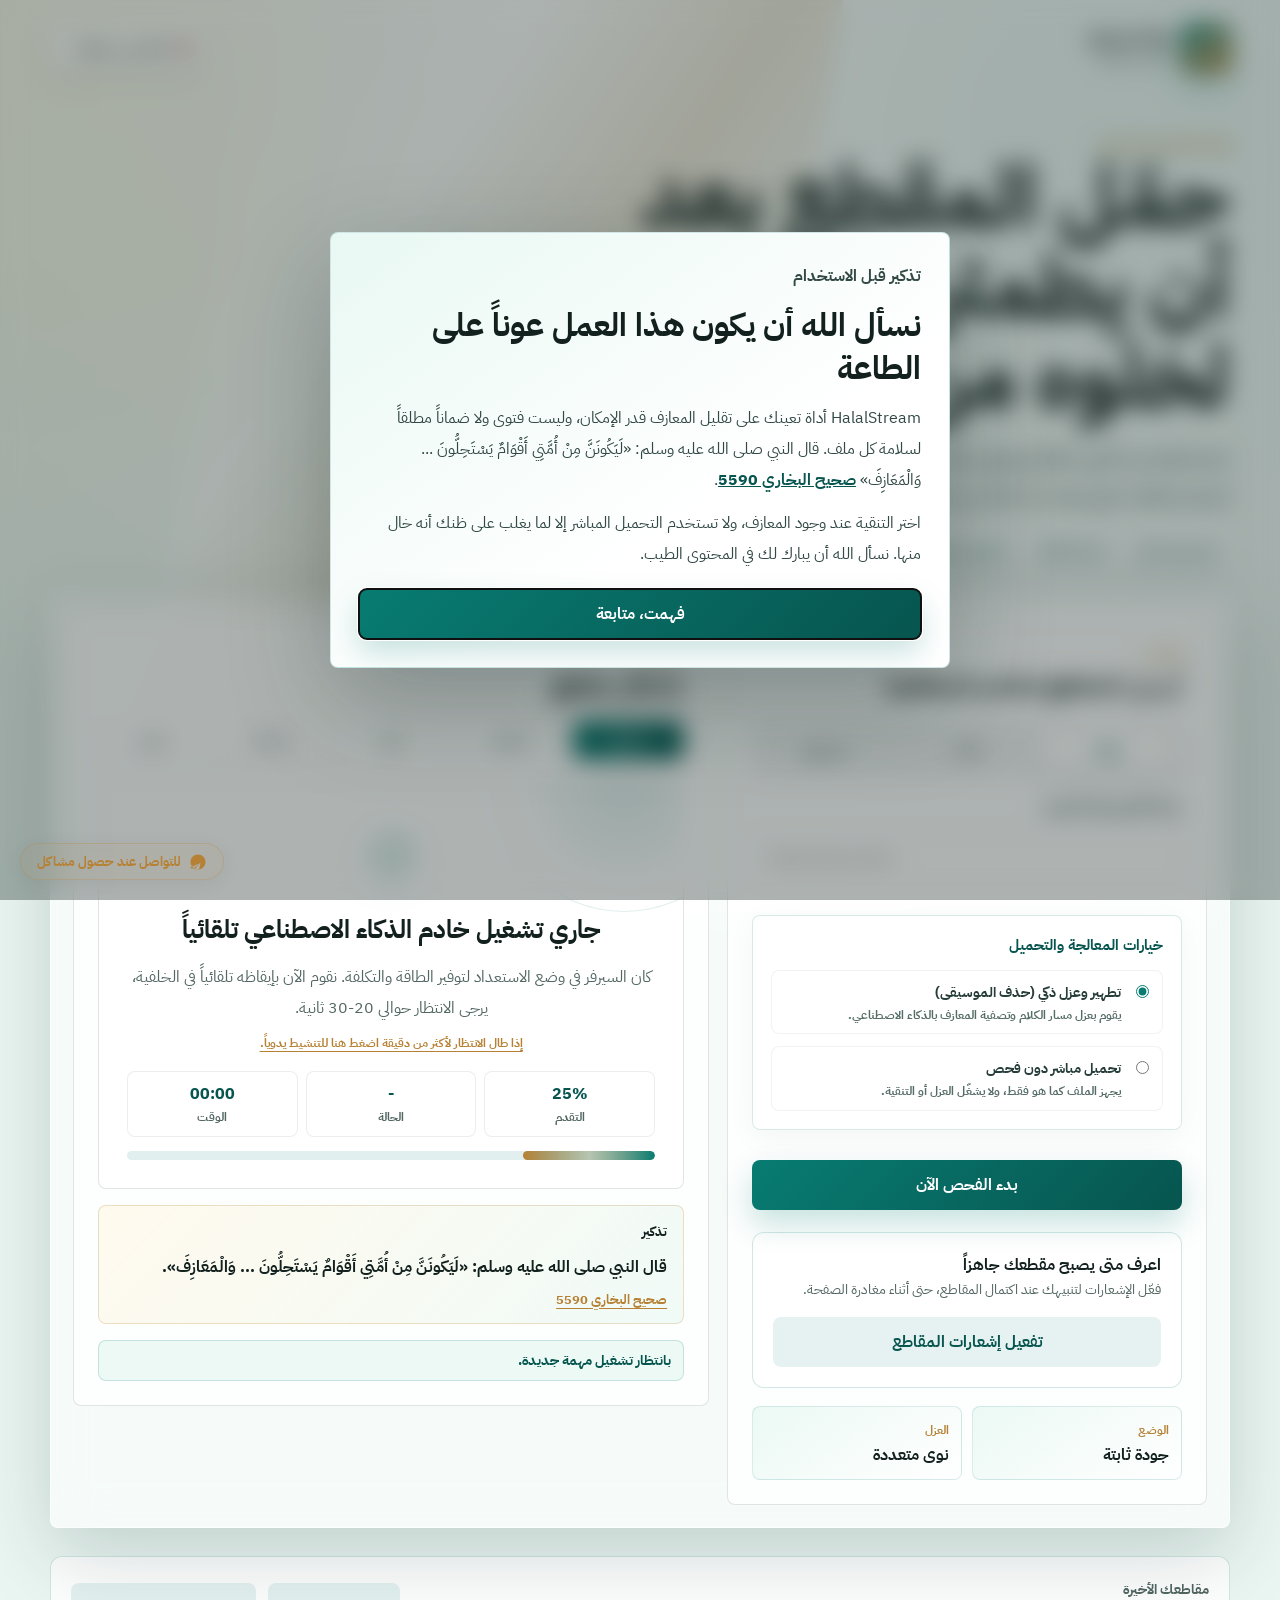
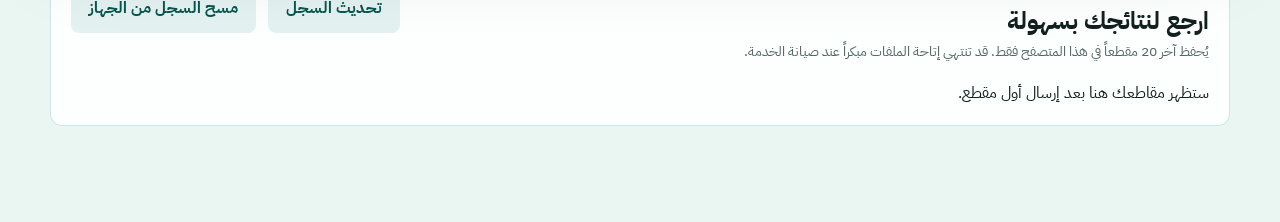
==== commit ac0175bd: "Use a clean audio waveform for the site logo" ====
--- a/index.html
+++ b/index.html
@@ -69,7 +69,14 @@
   <div class="shell">
     <header class="topbar">
       <a class="brand" href="/" aria-label="إزالة المعازف">
-        <span class="brand-mark">مع</span>
+        <span class="brand-mark" aria-hidden="true">
+          <svg viewBox="0 0 40 40" width="36" height="36" fill="none">
+            <path d="M7 18v6M13 13v16M19 9v24M25 17v8M31 19v4"
+              stroke="currentColor" stroke-width="3" stroke-linecap="round" />
+            <path d="m31 4 1.6 4.4L37 10l-4.4 1.6L31 16l-1.6-4.4L25 10l4.4-1.6L31 4Z"
+              fill="currentColor" />
+          </svg>
+        </span>
         <span>
           <strong>إزالة المعازف</strong>
           <small>HalalStream</small>
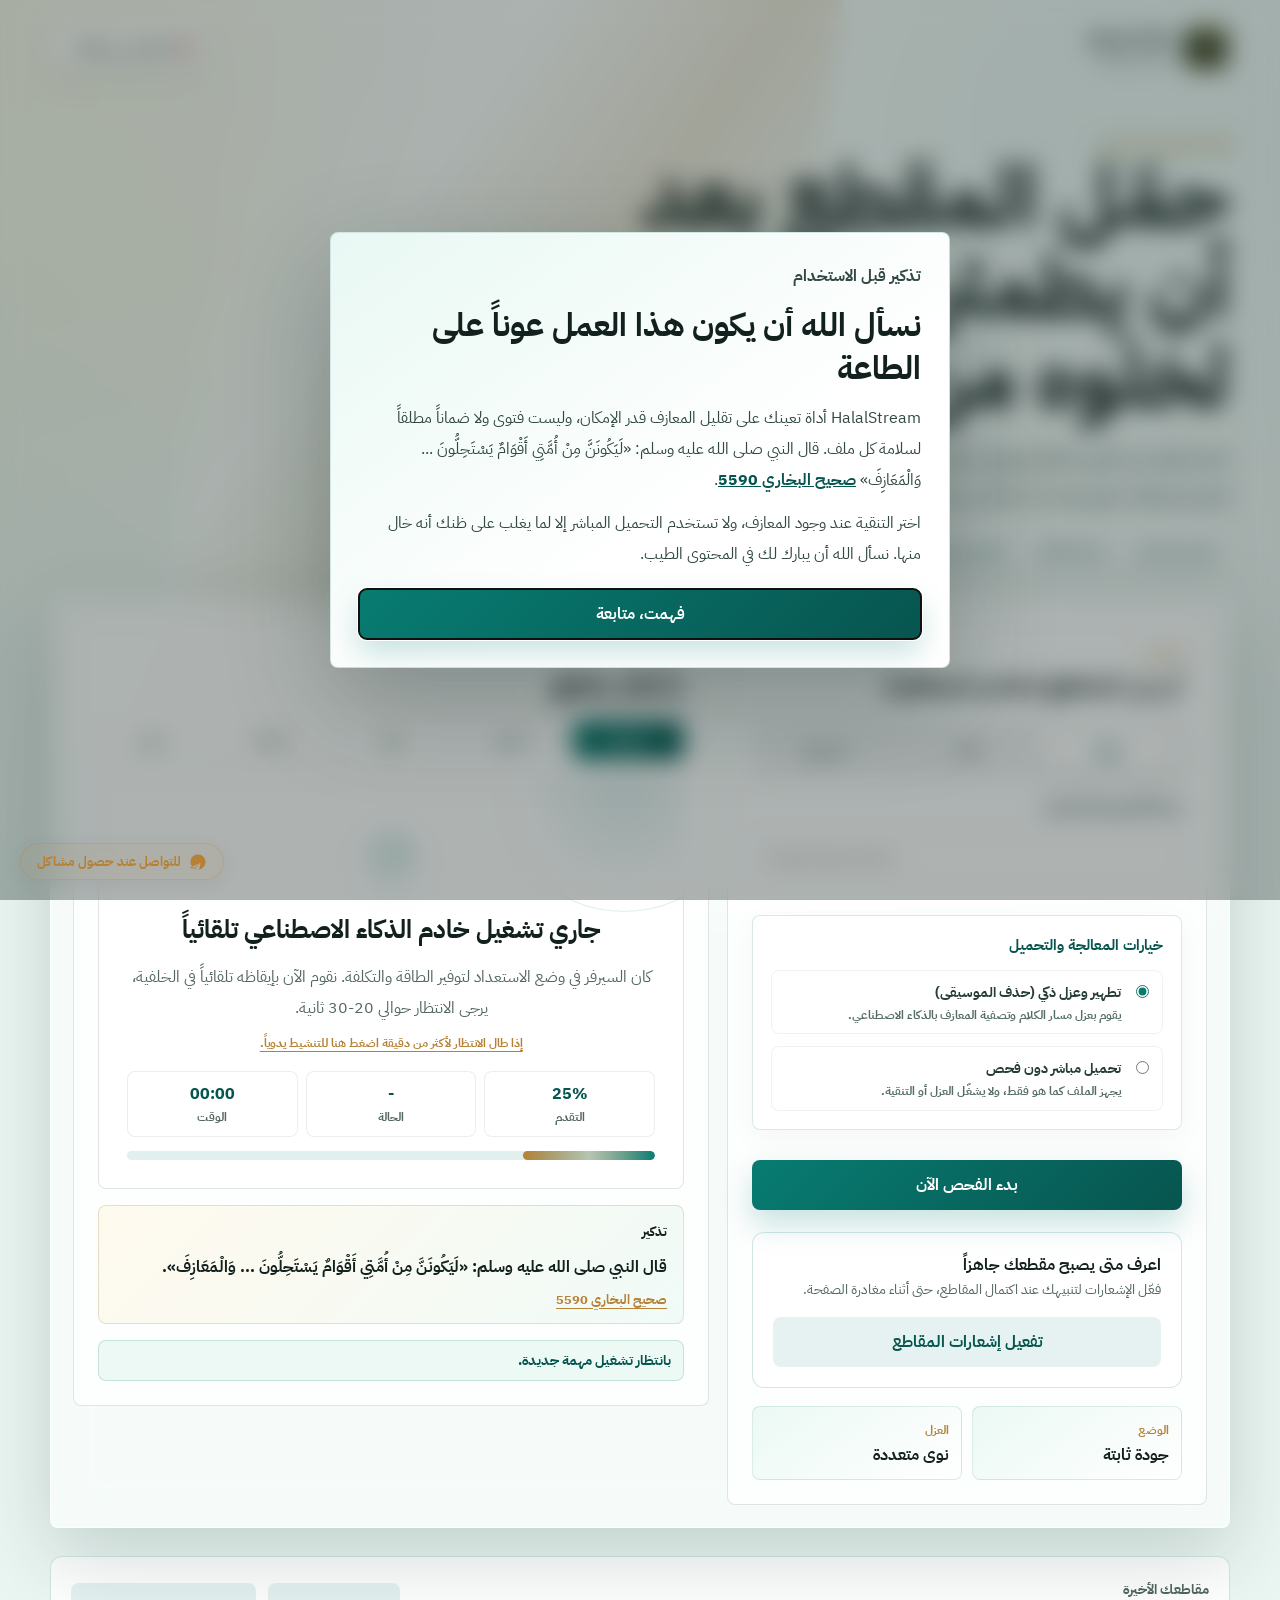
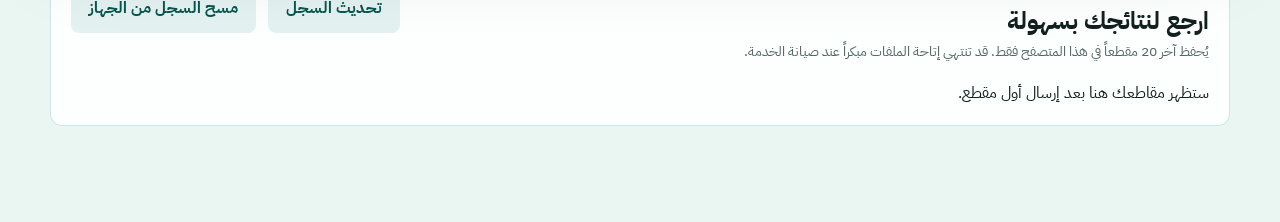
==== commit 92402772: "Use a custom emerald and gold music removal image logo" ====
--- a/index.html
+++ b/index.html
@@ -69,14 +69,7 @@
   <div class="shell">
     <header class="topbar">
       <a class="brand" href="/" aria-label="إزالة المعازف">
-        <span class="brand-mark" aria-hidden="true">
-          <svg viewBox="0 0 40 40" width="36" height="36" fill="none">
-            <path d="M7 18v6M13 13v16M19 9v24M25 17v8M31 19v4"
-              stroke="currentColor" stroke-width="3" stroke-linecap="round" />
-            <path d="m31 4 1.6 4.4L37 10l-4.4 1.6L31 16l-1.6-4.4L25 10l4.4-1.6L31 4Z"
-              fill="currentColor" />
-          </svg>
-        </span>
+        <img class="brand-mark" src="[data-uri]" width="48" height="48" alt="" aria-hidden="true" style="background: none; box-shadow: none; border-radius: 0; object-fit: contain;" />
         <span>
           <strong>إزالة المعازف</strong>
           <small>HalalStream</small>
